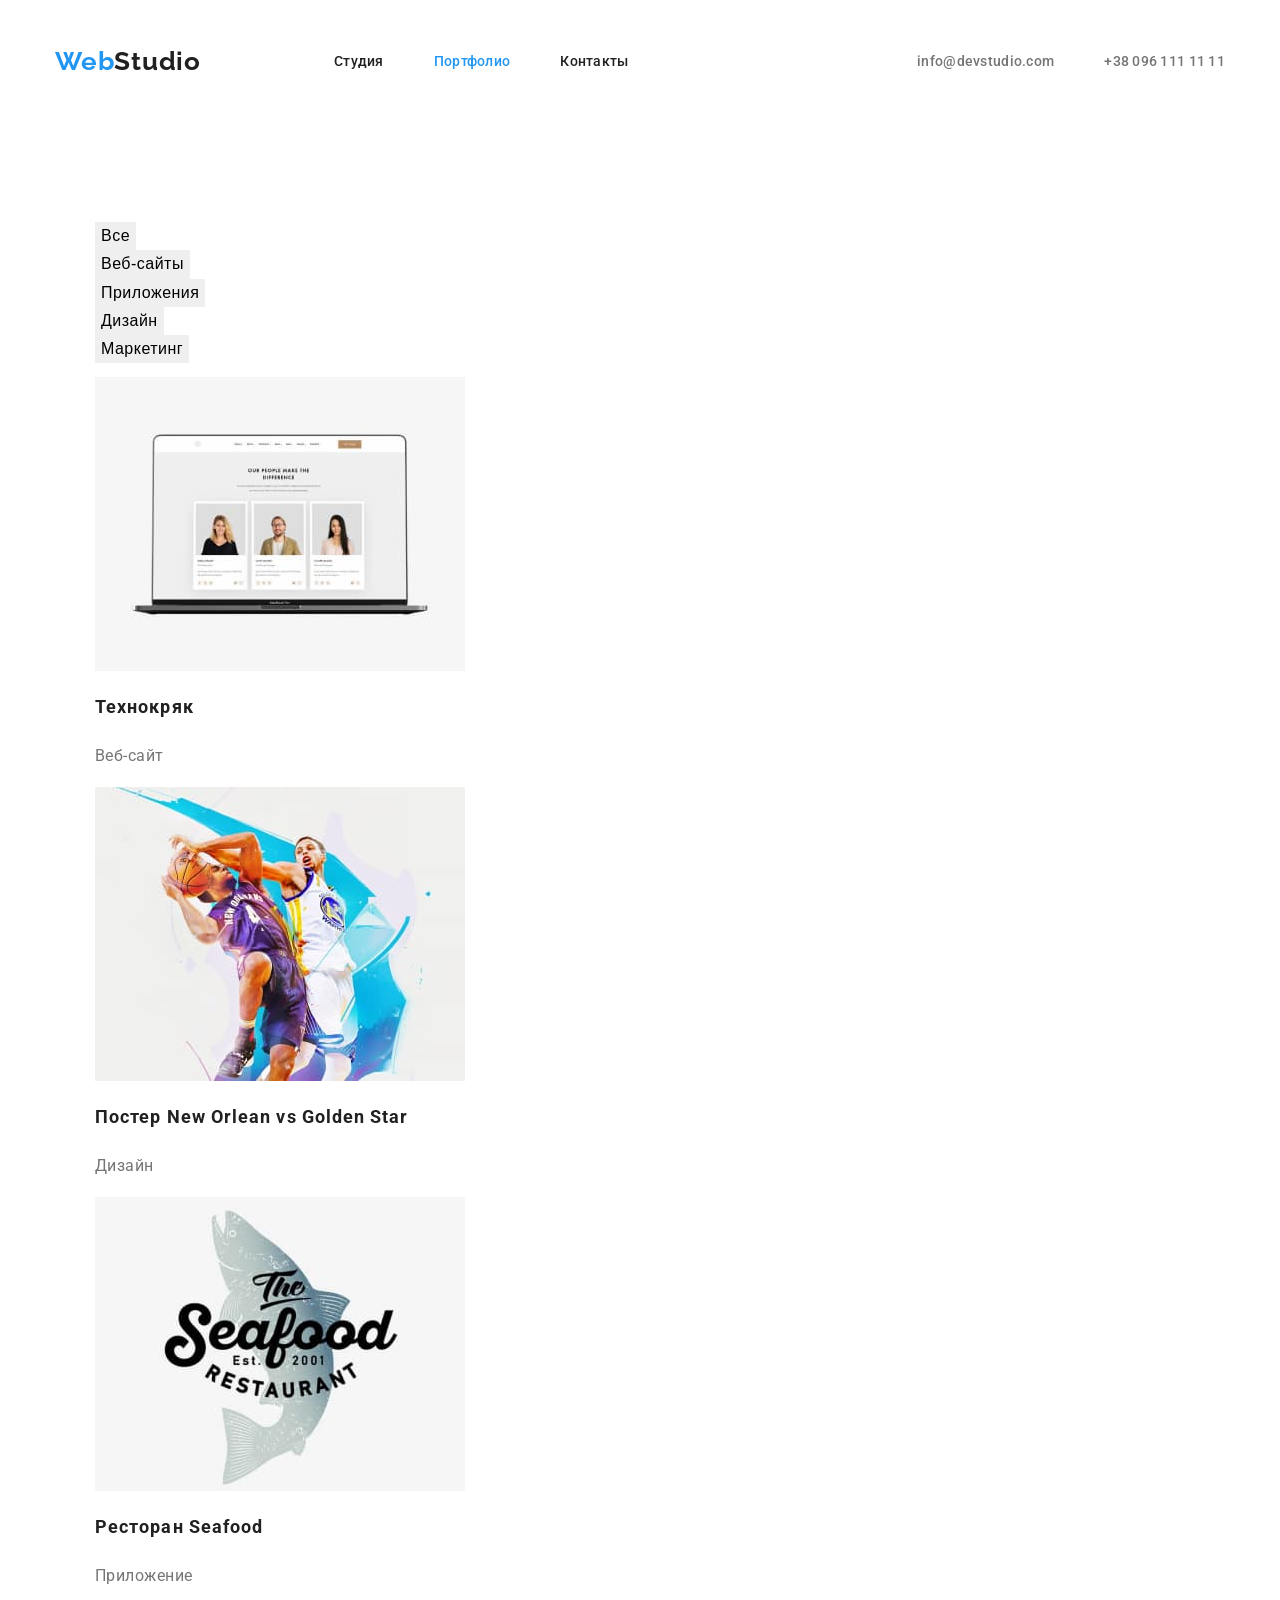
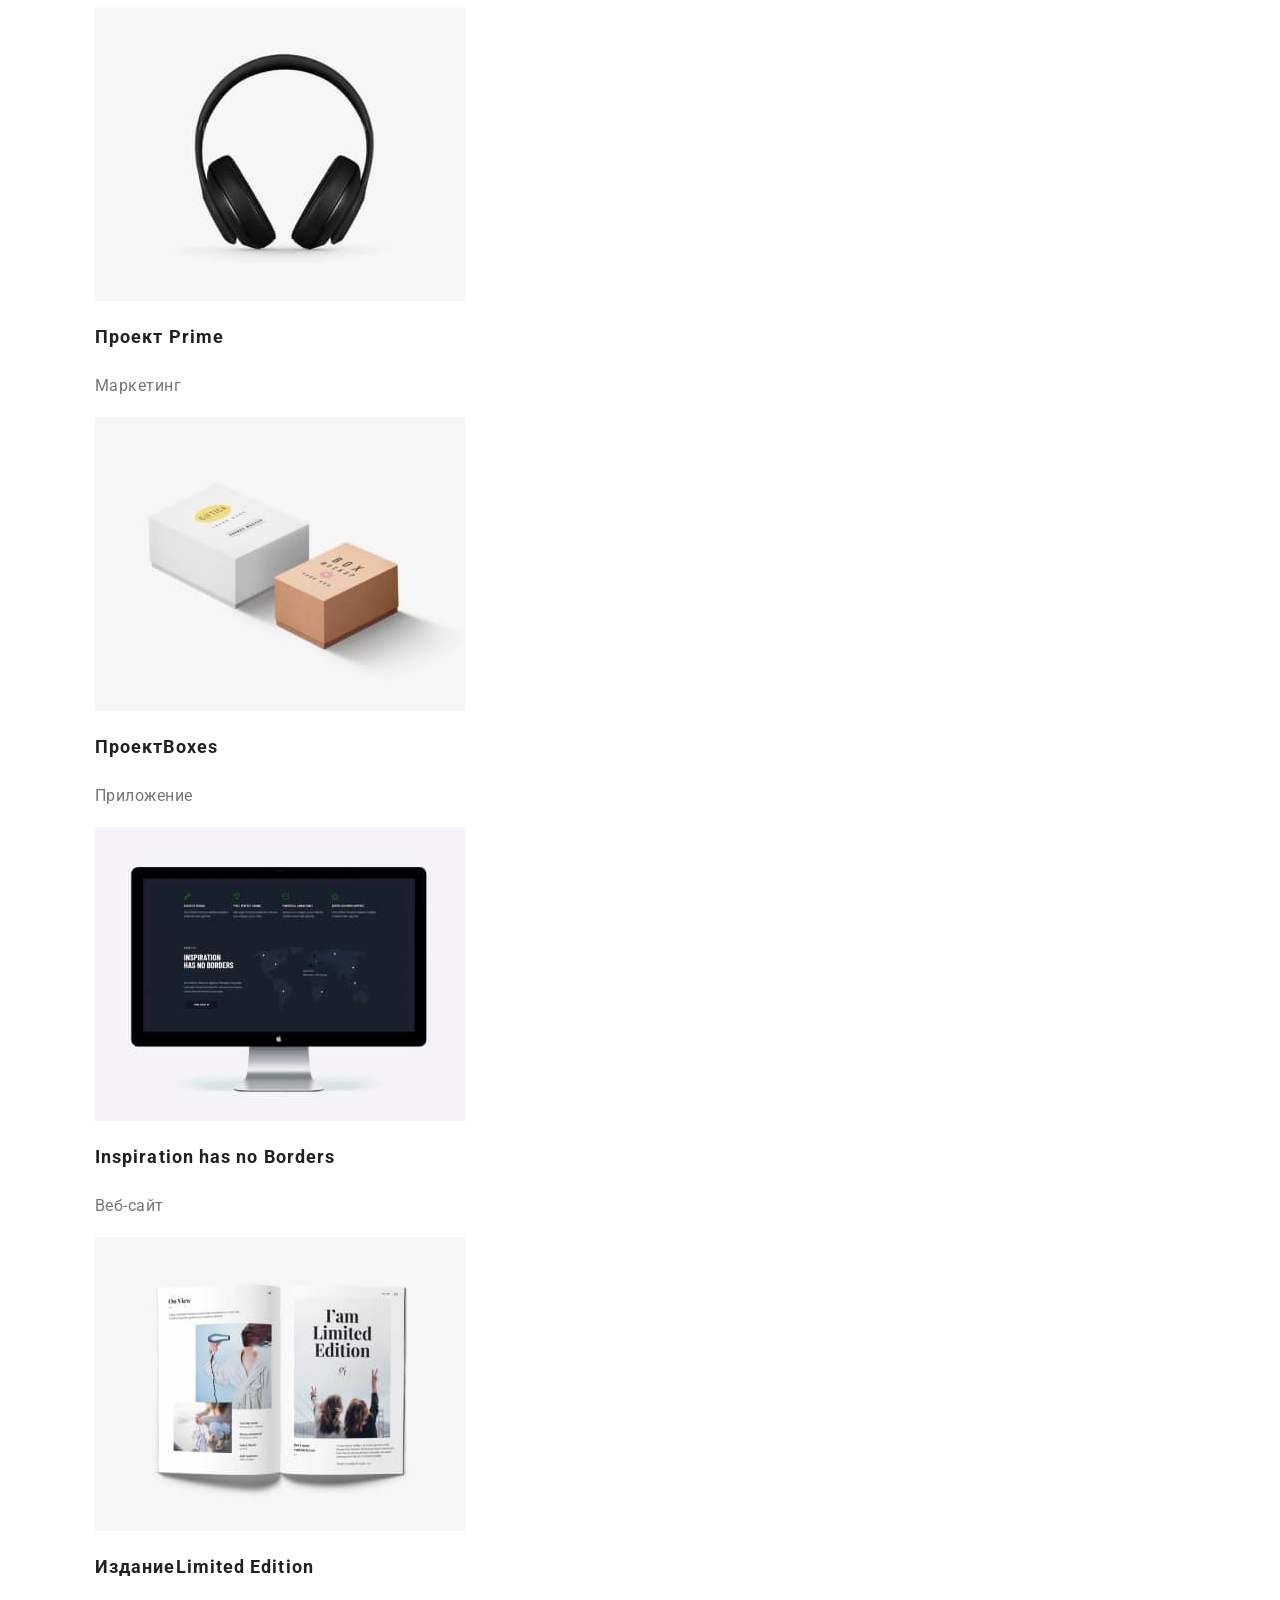
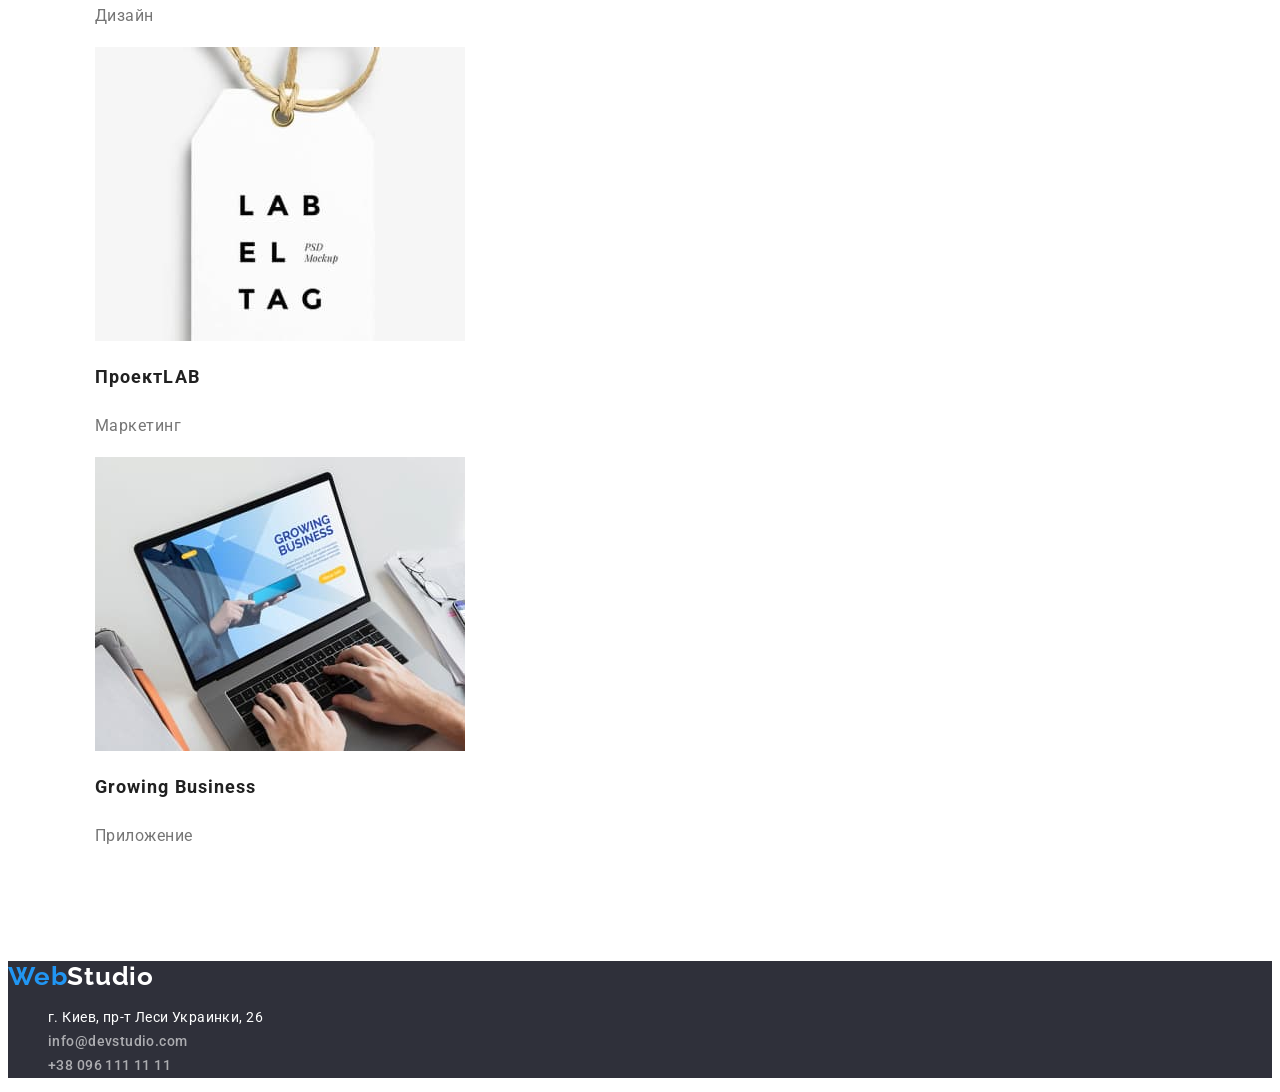
==== portfolio.html @ 8ab25ea8 "initial commit hw-3" ====
<!DOCTYPE html>
<html lang="ru">
    <head>
        <meta charset="UTF-8" />
        <meta http-equiv="X-UA-Compatible" content="IE=edge" />
        <meta name="viewport" content="width=device-width, initial-scale=1.0" />
        <title>WebStudio</title>
        <link rel="preconnect" href="https://fonts.googleapis.com" />
        <link rel="preconnect" href="https://fonts.gstatic.com" crossorigin />
        <link
            href="https://fonts.googleapis.com/css2?family=Raleway:wght@500;700&family=Roboto:wght@400;500;700;900&display=swap"
            rel="stylesheet"
        />
        <link rel="stylesheet" href="./css/style.css" />
        <style>
            body {
                font-size: 14px;
                font-weight: 400;
                font-style: normal;
                font-family: 'Roboto', sans-serif;
                color: var(--primary-color);
            }
        </style>
    </head>
    <body>
        <header class="header">
            <div class="container header-container">
                <nav class="page-nav">
                    <a href="index.html" class="logo link-reset" lang="en"
                        >Web<span class="logo-studio">Studio</span></a
                    >
                    <ul class="nav-links ul-reset">
                        <li class="nav-links-item">
                            <a
                                class="nav-links-link link-reset"
                                href="./index.html"
                                >Студия</a
                            >
                        </li>
                        <li class="nav-links-item">
                            <a
                                class="nav-links-link current link-reset"
                                href="./portfolio.html"
                                >Портфолио</a
                            >
                        </li>
                        <li class="nav-links-item">
                            <a class="nav-links-link link-reset" href="#"
                                >Контакты</a
                            >
                        </li>
                    </ul>
                </nav>
                <ul class="contacts ul-reset">
                    <li class="contacts-item">
                        <a
                            class="contacts-link link-reset"
                            href="mailto:info@devstudio.com"
                            >info@devstudio.com</a
                        >
                    </li>
                    <li class="contacts-item">
                        <a
                            class="contacts-link link-reset"
                            href="tel.:+380961111111"
                            >+38 096 111 11 11</a
                        >
                    </li>
                </ul>
            </div>
        </header>
        <main>
            <section class="section">
                <h1 hidden>Примеры работ</h1>
                <div class="container">
                    <nav>
                        <ul class="ul-reset">
                            <li>
                                <button type="button" class="filter-button">
                                    Все
                                </button>
                            </li>
                            <li>
                                <button type="button" class="filter-button">
                                    Веб-сайты
                                </button>
                            </li>
                            <li>
                                <button type="button" class="filter-button">
                                    Приложения
                                </button>
                            </li>
                            <li>
                                <button type="button" class="filter-button">
                                    Дизайн
                                </button>
                            </li>
                            <li>
                                <button type="button" class="filter-button">
                                    Маркетинг
                                </button>
                            </li>
                        </ul>
                    </nav>
                </div>
                <div class="container">
                    <ul class="ul-reset portfolio-list">
                        <li>
                            <img
                                src="./images/project-1.jpg"
                                alt="Экран ноутбука"
                                width="370"
                                height="294"
                            />
                            <div>
                                <h2>Технокряк</h2>
                                <p>Веб-сайт</p>
                            </div>
                        </li>
                        <li>
                            <img
                                src="./images/project-2.jpg"
                                alt="Постер Баскетбол"
                                width="370"
                                height="294"
                            />
                            <div>
                                <h2>
                                    Постер
                                    <span lang="en"
                                        >New Orlean vs Golden Star</span
                                    >
                                </h2>
                                <p>Дизайн</p>
                            </div>
                        </li>
                        <li>
                            <img
                                src="./images/project-3.jpg"
                                alt="Логотип ресторана в виде рыбы"
                                width="370"
                                height="294"
                            />
                            <div>
                                <h2>Ресторан <span lang="en">Seafood</span></h2>
                                <p>Приложение</p>
                            </div>
                        </li>
                        <li>
                            <img
                                src="./images/project-4.jpg"
                                alt="Чёрные наушники"
                                width="370"
                                height="294"
                            />
                            <div>
                                <h2>Проект <span>Prime</span></h2>
                                <p>Маркетинг</p>
                            </div>
                        </li>
                        <li>
                            <img
                                src="./images/project-5.jpg"
                                alt="Две коробки"
                                width="370"
                                height="294"
                            />
                            <div>
                                <h2>Проект<span>Boxes</span></h2>
                                <p>Приложение</p>
                            </div>
                        </li>
                        <li>
                            <img
                                src="./images/project-6.jpg"
                                alt="Монитор"
                                width="370"
                                height="294"
                            />
                            <div>
                                <h2 lang="en">Inspiration has no Borders</h2>
                                <p>Веб-сайт</p>
                            </div>
                        </li>
                        <li>
                            <img
                                src="./images/project-7.jpg"
                                alt="Открытый журнал"
                                width="370"
                                height="294"
                            />
                            <div>
                                <h2>
                                    Издание<span lang="en"
                                        >Limited Edition</span
                                    >
                                </h2>
                                <p>Дизайн</p>
                            </div>
                        </li>
                        <li>
                            <img
                                src="./images/project-8.jpg"
                                alt="Белая лейба"
                                width="370"
                                height="294"
                            />
                            <div>
                                <h2>Проект<span lang="en">LAB</span></h2>
                                <p>Маркетинг</p>
                            </div>
                        </li>
                        <li>
                            <img
                                src="./images/project-9.jpg"
                                alt="включенный ноутбук"
                                width="370"
                                height="294"
                            />
                            <div>
                                <h2 lang="en">Growing Business</h2>
                                <p>Приложение</p>
                            </div>
                        </li>
                    </ul>
                </div>
            </section>
        </main>
        <footer class="contacts-section-bottom">
            <a href="index.html" class="logo link-reset" lang="en"
                >Web<span class="logo-studio">Studio</span></a
            >
            <address>
                <ul class="ul-reset address-list">
                    <li>
                        <a
                            class="link-reset address-link"
                            href="https://goo.gl/maps/FijGcH8Aq5q6NyHH6"
                            target="_blank"
                            rel="noopener noreferrer"
                            >г. Киев, пр-т Леси Украинки, 26</a
                        >
                    </li>
                    <li>
                        <a
                            class="link-reset contacts-link"
                            href="mailto:info@devstudio.com"
                            >info@devstudio.com</a
                        >
                    </li>
                    <li>
                        <a
                            class="link-reset contacts-link"
                            href="tel.:+380961111111"
                            >+38 096 111 11 11</a
                        >
                    </li>
                </ul>
            </address>
        </footer>
    </body>
</html>
---- css/style.css ----
:root {
    --primary-color: #212121;
    --secondary-color: #757575;
    --hover-color: #2196f3;
    --background-color: #2f303a;
    --light-color: #fff;
    --alt-hover-color: #188ce8;
}
*,
*::before,
*::after {
    box-sizing: border-box;
}
body {
    font-size: 14px;
    font-weight: 400;
    font-style: normal;
    font-family: 'Roboto', sans-serif;
    color: var(--primary-color);
}
.section {
    padding: 94px 0;
}

.container {
    width: 1200px;
    margin: 0 auto;
    padding: 0 15px;
}
.page-nav,
.contacts,
.nav-links,
.header-container {
    display: flex;
    font-weight: 500;
    line-height: 1.14;
    letter-spacing: 0.02em;
}

.header-container {
    justify-content: space-between;
}
.logo {
    font-family: 'Raleway', sans-serif;
    font-weight: bold;
    font-size: 26px;
    line-height: 1.19;
    letter-spacing: 0.03em;
    color: var(--hover-color);
    margin-right: 93px;
}
.logo span {
    color: var(--primary-color);
}
.nav-links-item + .nav-links-item {
    margin-left: 50px;
}
.contacts-item:not(:last-child) {
    margin-right: 50px;
}
.nav-links-link,
.contacts-link {
    padding: 31px 0;
    display: block;
    color: var(--primary-color);
    font-weight: 500;
    line-height: 1.17;
}
.contacts-link {
    color: var(--secondary-color);
}
.page-nav {
    align-items: center;
}
.contacts-link:focus,
.nav-links-link:focus,
.contacts-link:hover,
.nav-links-link:hover {
    color: var(--hover-color);
}
.current {
    color: var(--hover-color);
}
.link-reset {
    text-decoration: none;
}
.hero-hl {
    color: var(--light-color);
}
.hero-hl {
    color: var(--light-color);
    font-weight: 900;
    font-size: 44px;
    line-height: 1.36;
    text-align: center;
    letter-spacing: 0.06em;
    text-transform: uppercase;
}
.hero-section {
    background-color: var(--background-color);
}
.ul-reset {
    list-style: none;
}
.order-button {
    color: var(--light-color);
}
.button {
    cursor: pointer;
    border: none;
    color: var(--light-color);
    background-color: var(--hover-color);
    font-weight: 700;
    font-size: 16px;
    line-height: 1.87;
}
.order-button:hover,
.order-button:focus {
    background-color: #188ce8;
}
.feature-hl {
    font-size: 14px;
    font-weight: 700;
    line-height: 1.14;
    letter-spacing: 0.03em;
    text-transform: uppercase;
}
.feature-text {
    line-height: 1.17;
    letter-spacing: 0.03em;
    color: var(--secondary-color);
}
.what-we-do-hl {
    font-weight: 700;
    font-size: 36px;
    line-height: 1.17;
    text-align: center;
    letter-spacing: 0.03em;
}
.team-hl {
    font-weight: 700;
    font-size: 36px;
    line-height: 1.17;
    text-align: center;
    letter-spacing: 0.03em;
}
.teammate-name {
    font-weight: 500;
    font-size: 16px;
    line-height: 1.19;
    text-align: center;
    letter-spacing: 0.03em;
}
.position {
    font-size: 16px;
    line-height: 1.19;
    text-align: center;
    letter-spacing: 0.03em;
    color: var(--secondary-color);
}
.contacts-section-bottom {
    background-color: var(--background-color);
}
.filter-button {
    border: none;
    font-weight: 500;
    font-size: 16px;
    line-height: 1.63;
    text-align: center;
    letter-spacing: 0.03em;
}
.filter-button:hover,
filter-button:focus {
    color: var(--light-color);
    background-color: var(--hover-color);
    border: none;
}
.portfolio-list h2 {
    font-weight: 700;
    font-size: 18px;
    line-height: 2;
    letter-spacing: 0.06em;
}
.portfolio-list p {
    font-size: 16px;
    line-height: 1.88;
    letter-spacing: 0.03em;
    color: var(--secondary-color);
}
.address-list {
    line-height: 1.71;
    letter-spacing: 0.03em;
    color: var(--light-color);
}
.address-list:hover,
.address-list:focus {
    color: var(--hover-color);
}
footer .logo-studio {
    color: var(--light-color);
}
footer .address-link {
    color: var(--light-color);
    font-style: normal;
    line-height: 1.71;
    letter-spacing: 0.03em;
    opacity: 1;
}
footer .address-link:hover,
footer .address-link:focus {
    opacity: 0.6;
}
footer .contacts-link {
    color: var(--light-color);
    font-style: normal;
    padding: 0;
    line-height: 1.71;
    opacity: 0.6;
}
footer .contacts-link:focus,
footer .contacts-link:hover {
    color: var(--light-color);
    opacity: 1;
}
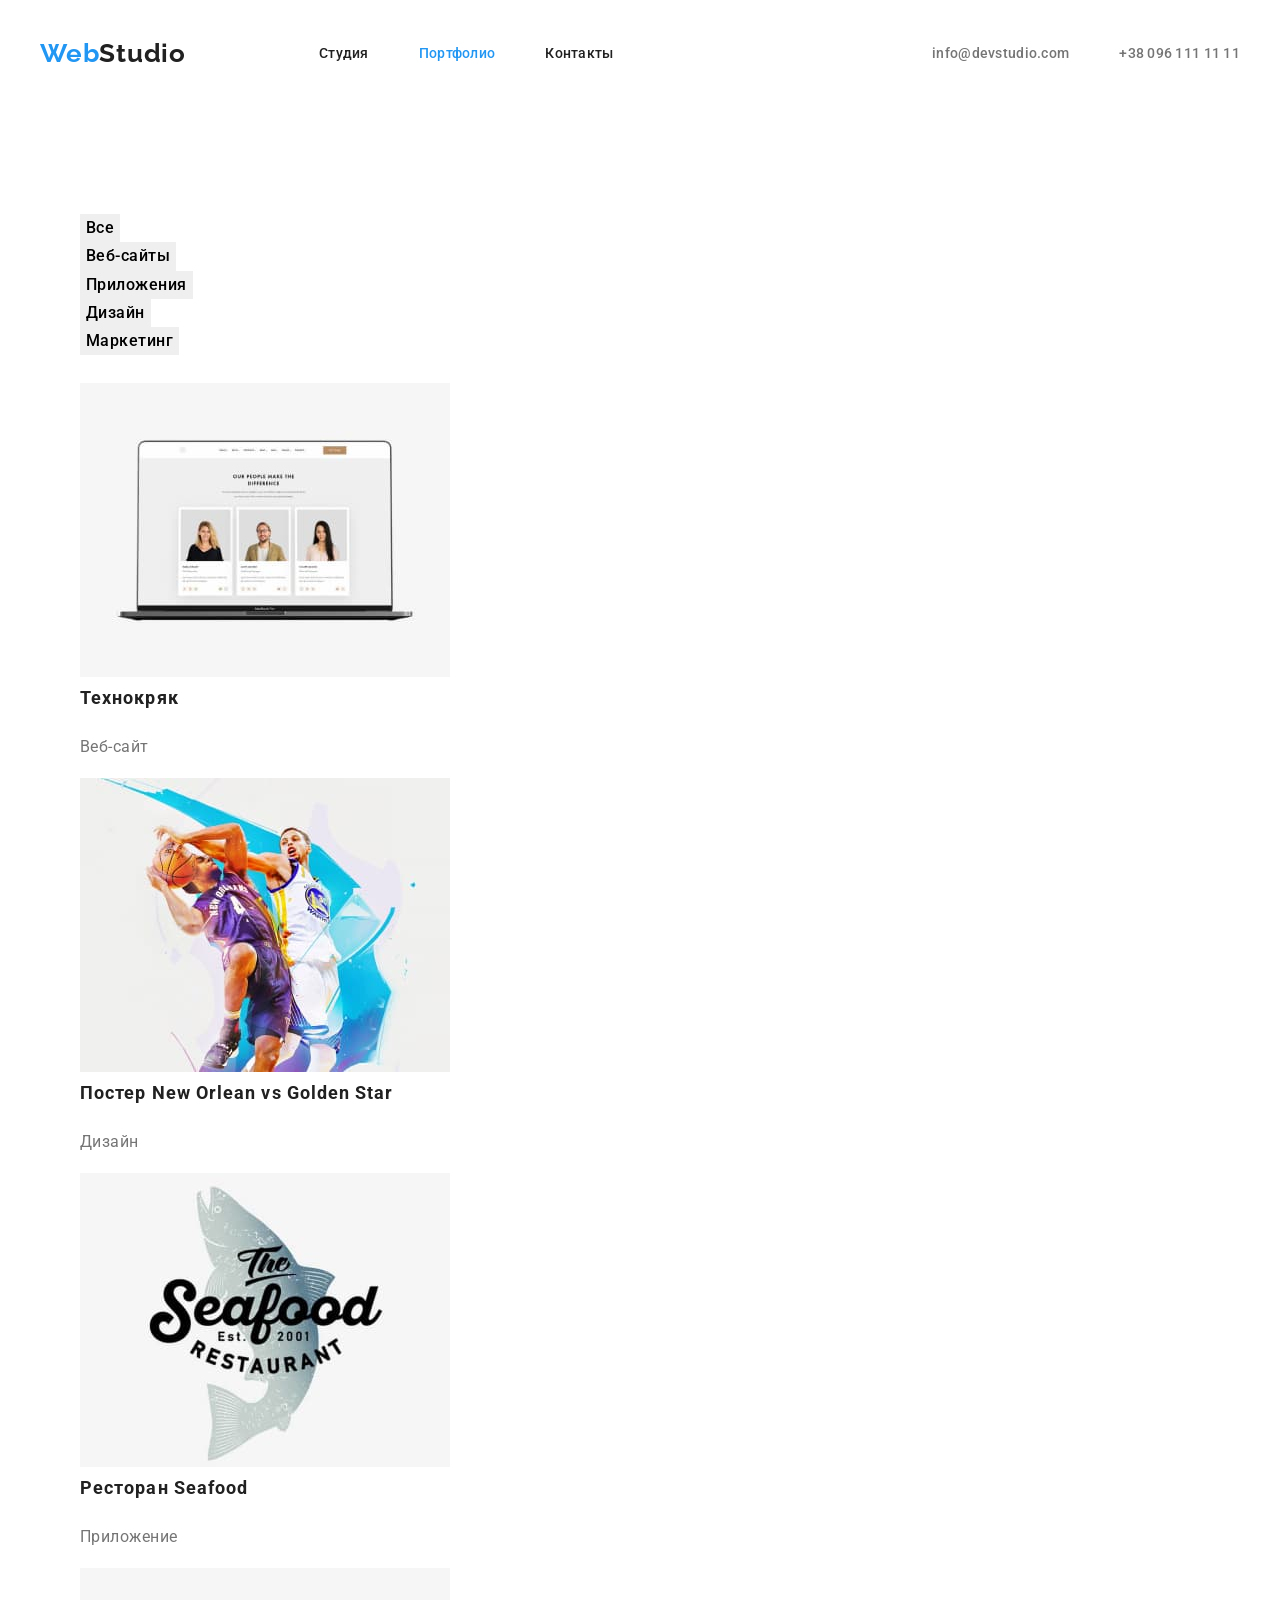
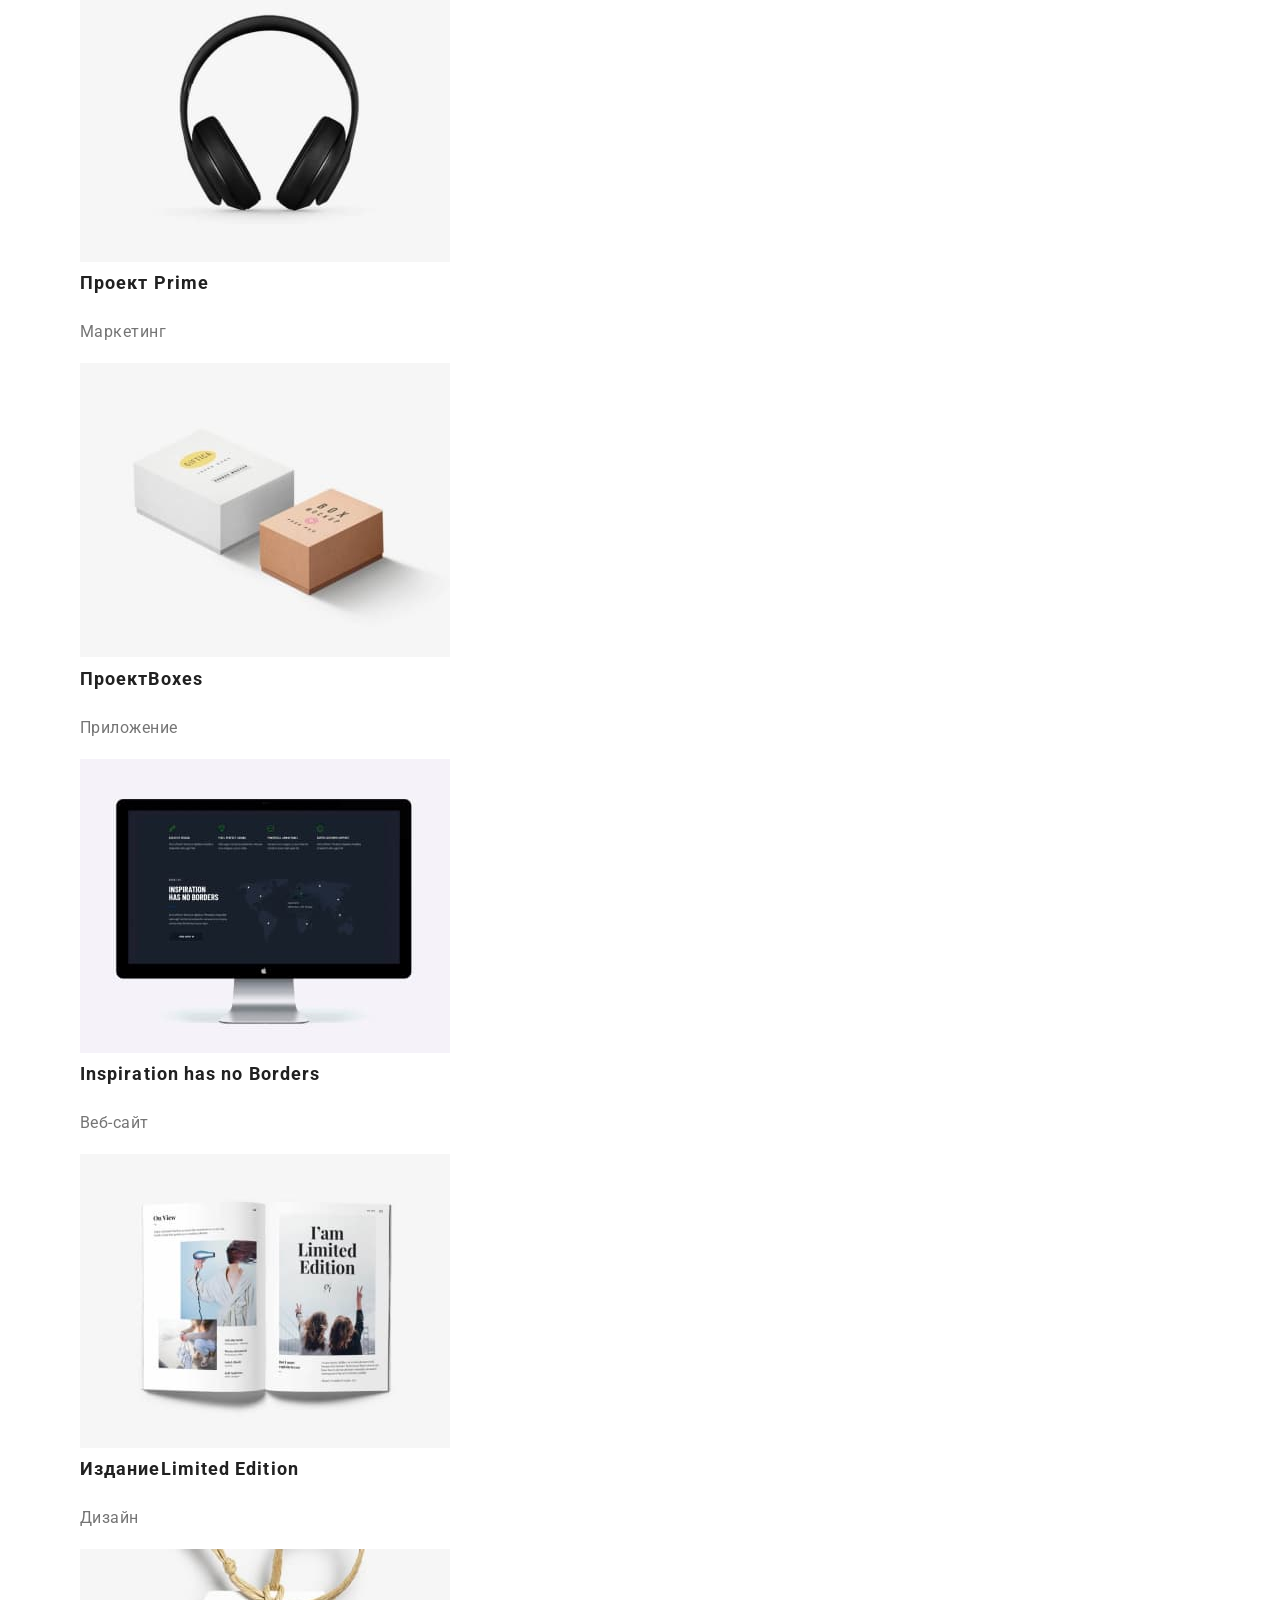
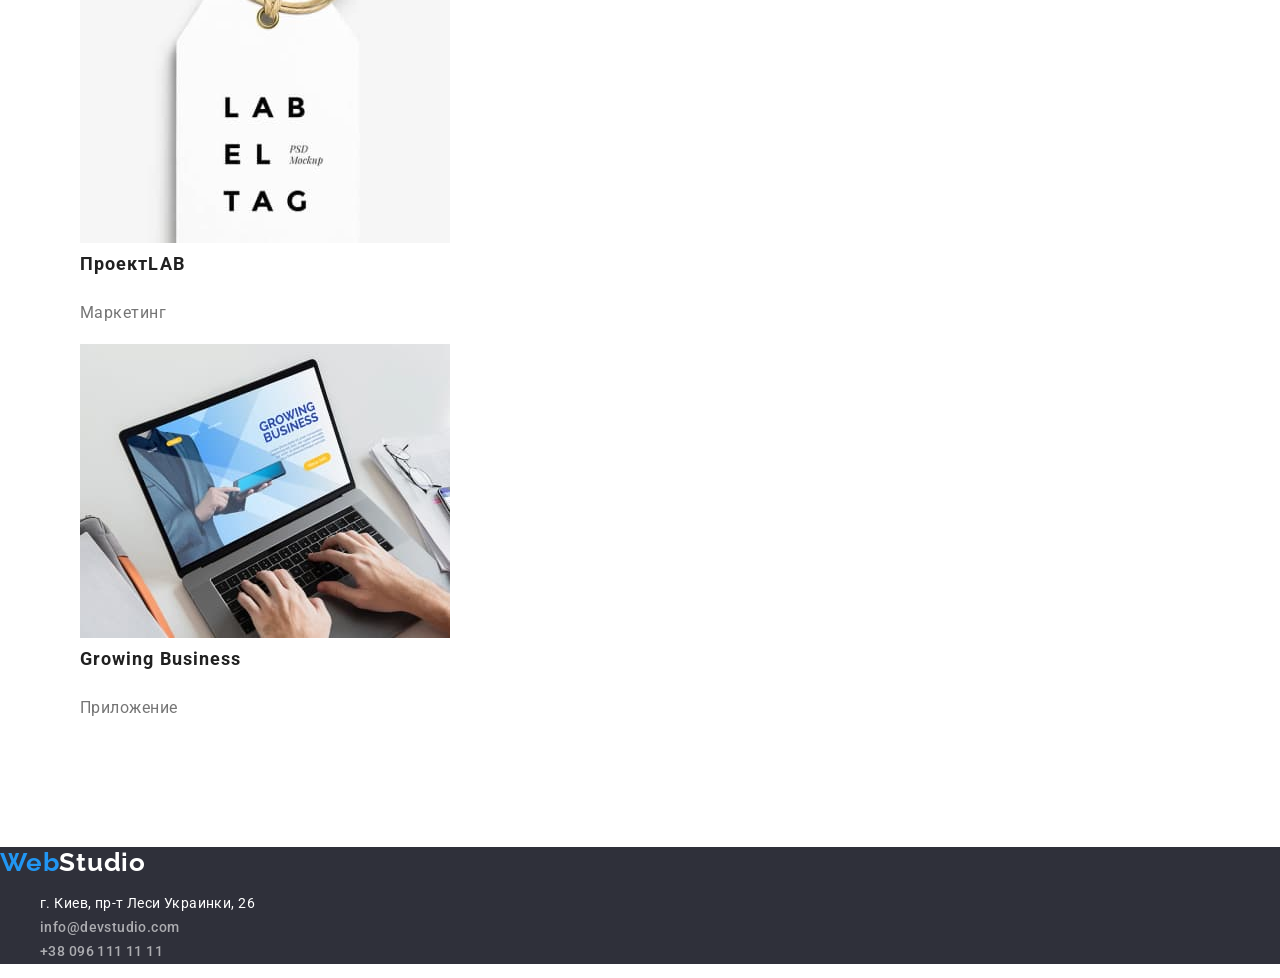
==== commit 363b7504: "HW-3 progress Styling HW-3 positioning of elements" ====
--- a/portfolio.html
+++ b/portfolio.html
@@ -10,6 +10,10 @@
         <link
             href="https://fonts.googleapis.com/css2?family=Raleway:wght@500;700&family=Roboto:wght@400;500;700;900&display=swap"
             rel="stylesheet"
+        />
+        <link
+            rel="stylesheet"
+            href="https://cdnjs.cloudflare.com/ajax/libs/modern-normalize/1.0.0/modern-normalize.min.css"
         />
         <link rel="stylesheet" href="./css/style.css" />
         <style>
--- a/css/style.css
+++ b/css/style.css
@@ -11,21 +11,42 @@
 *::after {
     box-sizing: border-box;
 }
+h1,
+h2,
+h3,
+h4,
+h5,
+h6 {
+    margin: 0;
+    padding: 0;
+    border: 0;
+    font-size: 100%;
+    font: inherit;
+    vertical-align: baseline;
+}
+ol,
+ul {
+    list-style: none;
+}
+
 body {
     font-size: 14px;
     font-weight: 400;
     font-style: normal;
     font-family: 'Roboto', sans-serif;
     color: var(--primary-color);
+    box-sizing: border-box;
+    margin: 0;
 }
 .section {
     padding: 94px 0;
 }
 
 .container {
-    width: 1200px;
+    width: 1230px;
     margin: 0 auto;
     padding: 0 15px;
+    display: flex;
 }
 .page-nav,
 .contacts,
@@ -86,18 +107,25 @@
 }
 .hero-hl {
     color: var(--light-color);
-}
-.hero-hl {
-    color: var(--light-color);
     font-weight: 900;
     font-size: 44px;
     line-height: 1.36;
     text-align: center;
     letter-spacing: 0.06em;
     text-transform: uppercase;
+    margin-left: auto;
+    margin-right: auto;
+    margin-bottom: 30px;
 }
 .hero-section {
     background-color: var(--background-color);
+    padding-top: 200px;
+    padding-bottom: 200px;
+}
+.hero-container {
+    width: 700px;
+    margin-left: auto;
+    margin-right: auto;
 }
 .ul-reset {
     list-style: none;
@@ -106,6 +134,7 @@
     color: var(--light-color);
 }
 .button {
+    display: inline-block;
     cursor: pointer;
     border: none;
     color: var(--light-color);
@@ -113,10 +142,21 @@
     font-weight: 700;
     font-size: 16px;
     line-height: 1.87;
+    margin-left: auto;
+    margin-right: auto;
+    margin-top: 10px;
+    margin-bottom: 10px;
+    padding: 10px 32px;
+    border-radius: 4px;
+    text-align: center;
 }
 .order-button:hover,
 .order-button:focus {
     background-color: #188ce8;
+}
+.order-button-container {
+    margin-left: auto;
+    margin-right: auto;
 }
 .feature-hl {
     font-size: 14px;
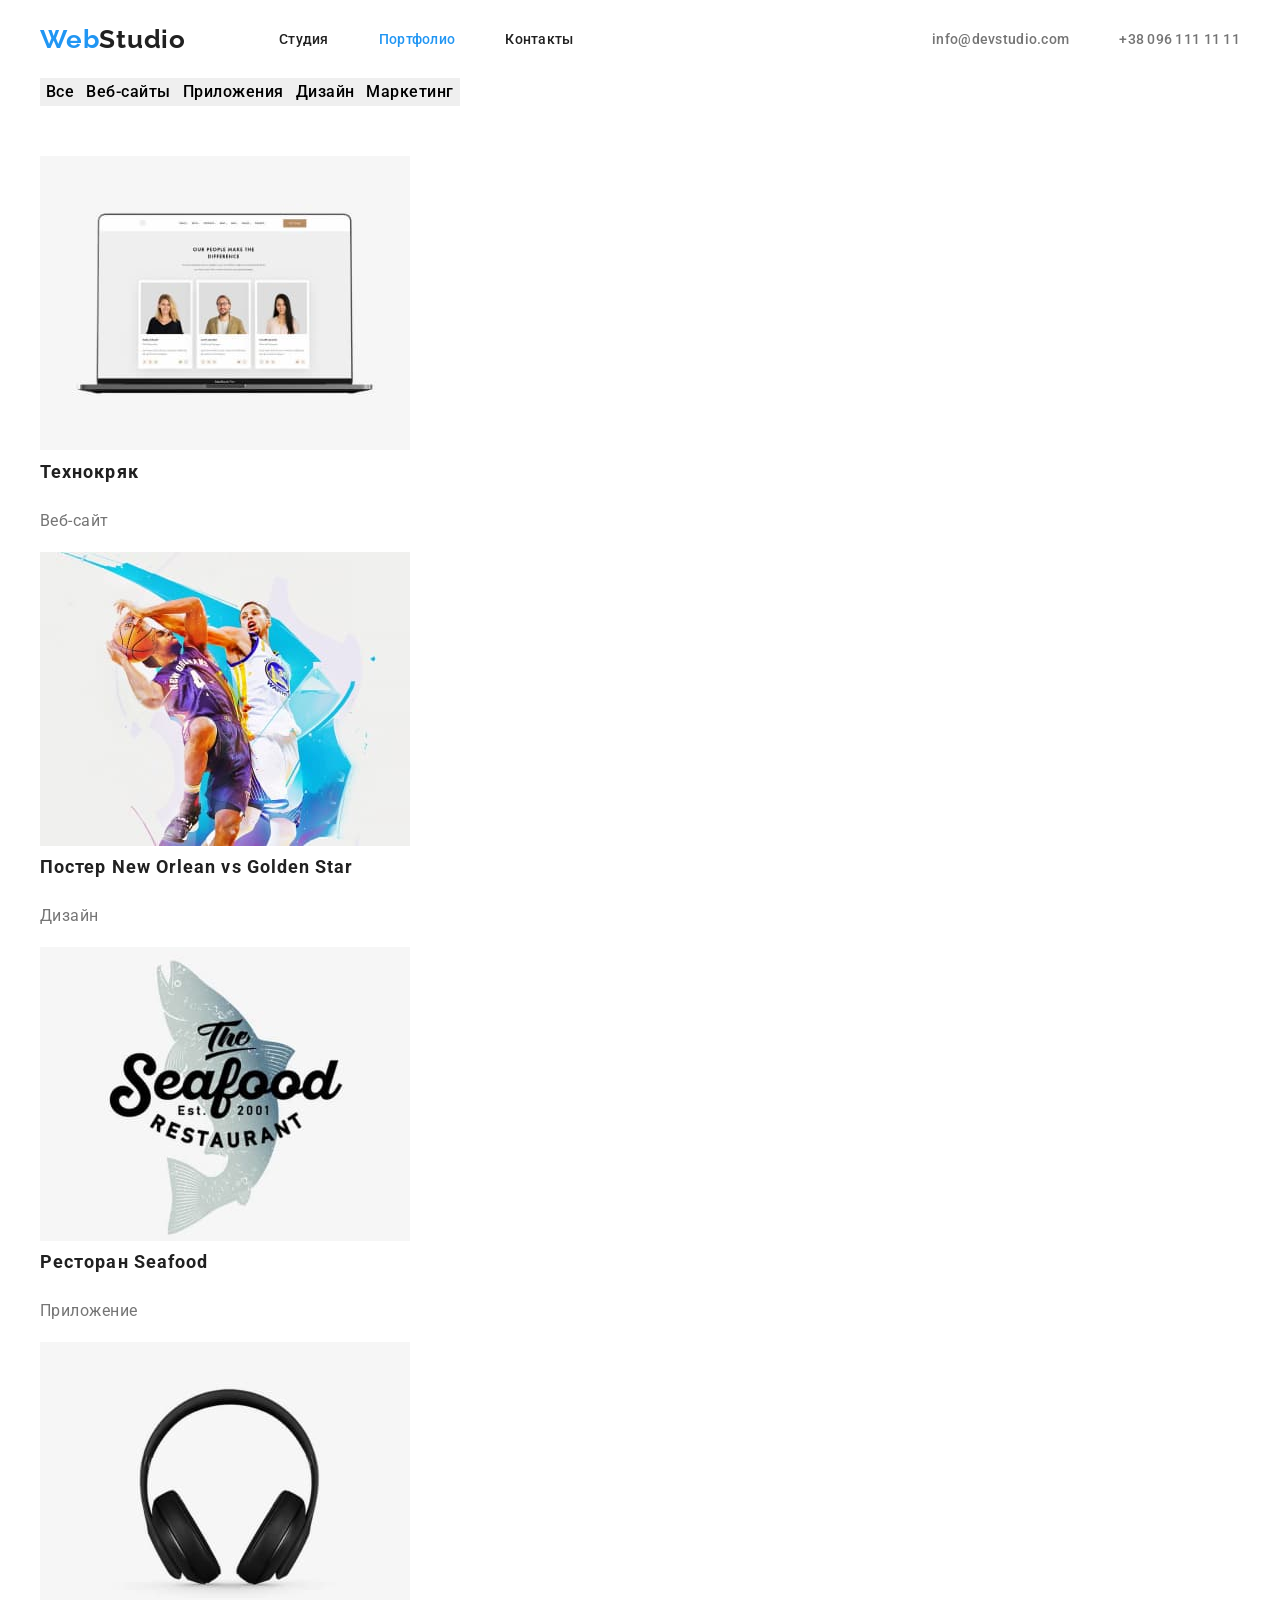
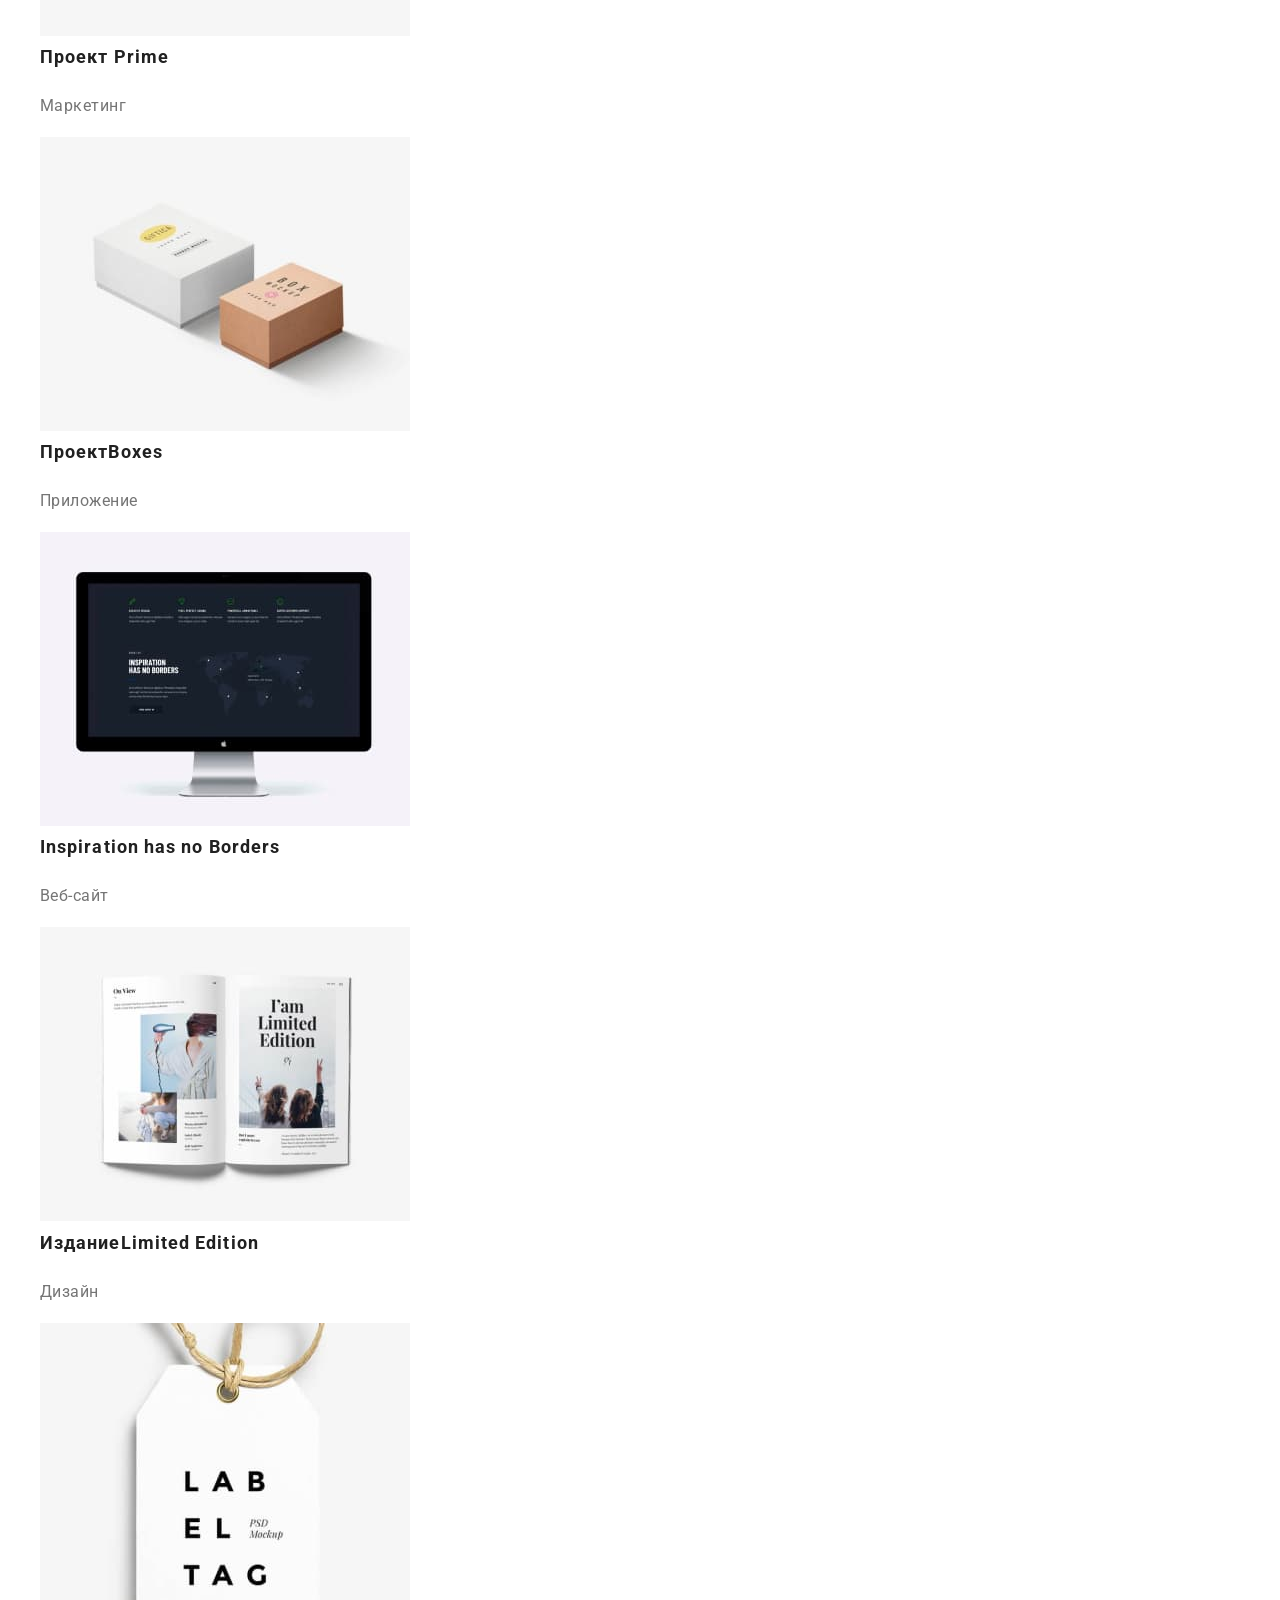
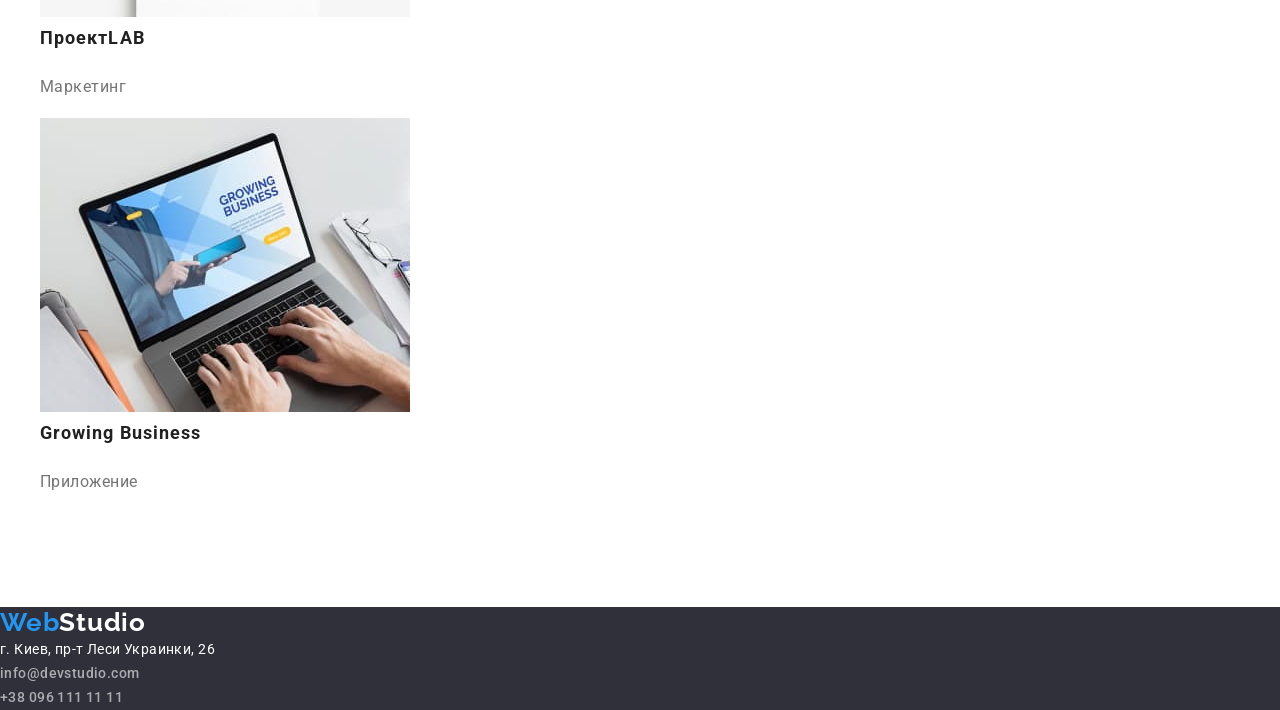
==== commit c5ad8fb7: "progress hw-3 HW-3 progress" ====
--- a/portfolio.html
+++ b/portfolio.html
@@ -78,7 +78,7 @@
                 <h1 hidden>Примеры работ</h1>
                 <div class="container">
                     <nav>
-                        <ul class="ul-reset">
+                        <ul class="ul-reset filters-list">
                             <li>
                                 <button type="button" class="filter-button">
                                     Все
--- a/css/style.css
+++ b/css/style.css
@@ -3,14 +3,11 @@
     --secondary-color: #757575;
     --hover-color: #2196f3;
     --background-color: #2f303a;
+    --background-alt-color: #f5f4fa;
     --light-color: #fff;
     --alt-hover-color: #188ce8;
 }
-*,
-*::before,
-*::after {
-    box-sizing: border-box;
-}
+
 h1,
 h2,
 h3,
@@ -27,6 +24,9 @@
 ol,
 ul {
     list-style: none;
+    margin: 0;
+    padding: 0;
+    border: 0;
 }
 
 body {
@@ -39,7 +39,7 @@
     margin: 0;
 }
 .section {
-    padding: 94px 0;
+    margin-bottom: 94px;
 }
 
 .container {
@@ -134,7 +134,7 @@
     color: var(--light-color);
 }
 .button {
-    display: inline-block;
+    display: flex;
     cursor: pointer;
     border: none;
     color: var(--light-color);
@@ -144,12 +144,11 @@
     line-height: 1.87;
     margin-left: auto;
     margin-right: auto;
-    margin-top: 10px;
-    margin-bottom: 10px;
     padding: 10px 32px;
     border-radius: 4px;
     text-align: center;
 }
+
 .order-button:hover,
 .order-button:focus {
     background-color: #188ce8;
@@ -157,6 +156,21 @@
 .order-button-container {
     margin-left: auto;
     margin-right: auto;
+    padding: 0;
+}
+.feature-list-item {
+    margin-top: 0;
+    margin-bottom: 94px;
+}
+.feature-list {
+    display: flex;
+    margin-right: 30px;
+}
+.feature-list-item {
+    margin-right: 30px;
+}
+.feature-list-item:last-child {
+    margin-right: 0;
 }
 .feature-hl {
     font-size: 14px;
@@ -164,18 +178,29 @@
     line-height: 1.14;
     letter-spacing: 0.03em;
     text-transform: uppercase;
+    margin-bottom: 10px;
 }
 .feature-text {
     line-height: 1.17;
     letter-spacing: 0.03em;
     color: var(--secondary-color);
 }
+.what-we-do-section {
+    background-color: var(--background-alt-color);
+}
 .what-we-do-hl {
     font-weight: 700;
     font-size: 36px;
     line-height: 1.17;
     text-align: center;
     letter-spacing: 0.03em;
+    margin-bottom: 50px;
+}
+.what-we-do-list {
+    display: flex;
+}
+.what-we-do-list-item {
+    margin-right: 30px;
 }
 .team-hl {
     font-weight: 700;
@@ -183,6 +208,14 @@
     line-height: 1.17;
     text-align: center;
     letter-spacing: 0.03em;
+}
+.team-list {
+    display: flex;
+}
+.team-list-item {
+    margin-left: 30px;
+    border: 1px;
+    border-color: var(--primary-color);
 }
 .teammate-name {
     font-weight: 500;
@@ -235,6 +268,12 @@
 .address-list:hover,
 .address-list:focus {
     color: var(--hover-color);
+}
+.filters-list {
+    display: flex;
+    margin-top: 0;
+    margin-bottom: 50px;
+    align-items: center;
 }
 footer .logo-studio {
     color: var(--light-color);
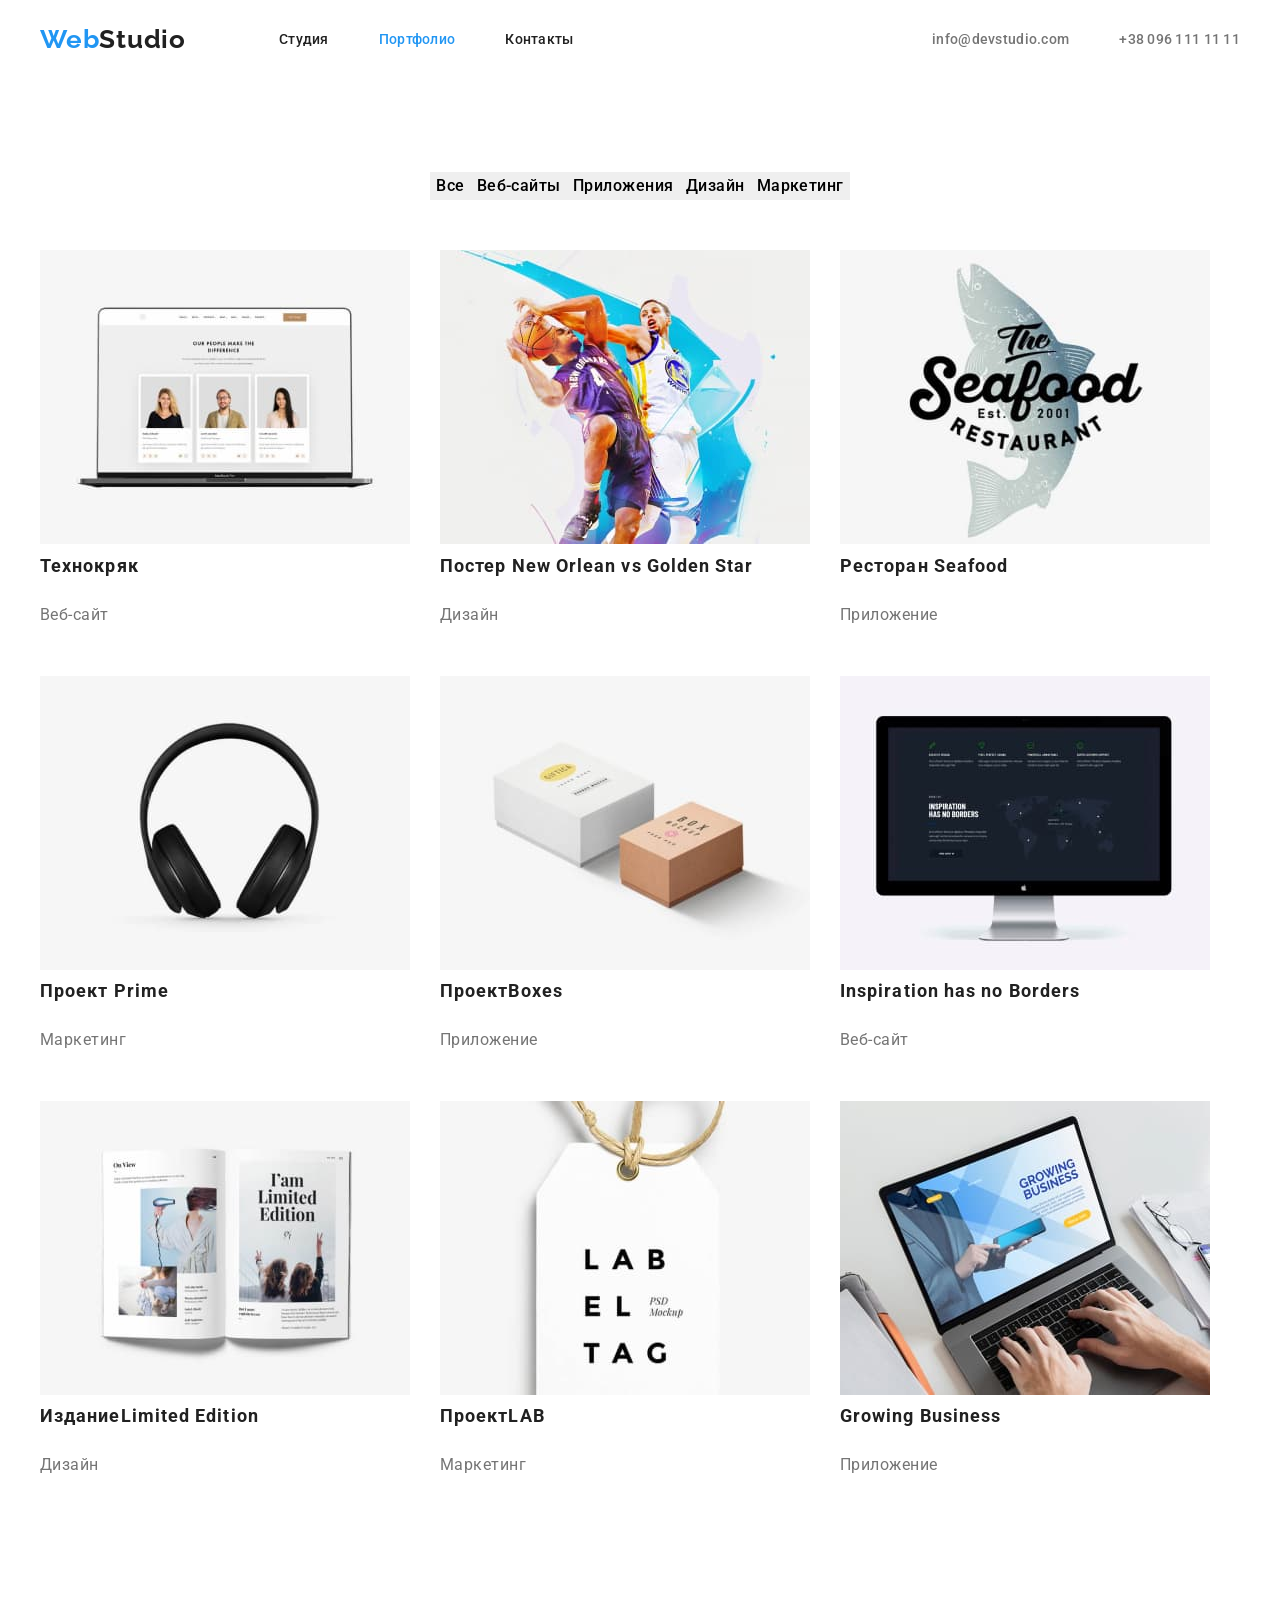
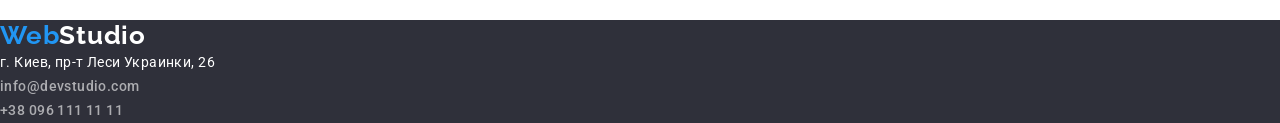
==== commit 65f4566b: "hw-3 almost done hw-3 almost done" ====
--- a/portfolio.html
+++ b/portfolio.html
@@ -74,11 +74,11 @@
             </div>
         </header>
         <main>
-            <section class="section">
+            <section class="section portfolio-section">
                 <h1 hidden>Примеры работ</h1>
                 <div class="container">
-                    <nav>
-                        <ul class="ul-reset filters-list">
+                    <nav class="portfolio-filters-nav">
+                        <ul class="ul-reset filter-buttons-list">
                             <li>
                                 <button type="button" class="filter-button">
                                     Все
@@ -107,9 +107,9 @@
                         </ul>
                     </nav>
                 </div>
-                <div class="container">
+                <div class="container portfolio-container">
                     <ul class="ul-reset portfolio-list">
-                        <li>
+                        <li class="portfolio-list-item">
                             <img
                                 src="./images/project-1.jpg"
                                 alt="Экран ноутбука"
@@ -121,7 +121,7 @@
                                 <p>Веб-сайт</p>
                             </div>
                         </li>
-                        <li>
+                        <li class="portfolio-list-item">
                             <img
                                 src="./images/project-2.jpg"
                                 alt="Постер Баскетбол"
@@ -138,7 +138,7 @@
                                 <p>Дизайн</p>
                             </div>
                         </li>
-                        <li>
+                        <li class="portfolio-list-item">
                             <img
                                 src="./images/project-3.jpg"
                                 alt="Логотип ресторана в виде рыбы"
@@ -150,7 +150,7 @@
                                 <p>Приложение</p>
                             </div>
                         </li>
-                        <li>
+                        <li class="portfolio-list-item">
                             <img
                                 src="./images/project-4.jpg"
                                 alt="Чёрные наушники"
@@ -162,7 +162,7 @@
                                 <p>Маркетинг</p>
                             </div>
                         </li>
-                        <li>
+                        <li class="portfolio-list-item">
                             <img
                                 src="./images/project-5.jpg"
                                 alt="Две коробки"
@@ -174,7 +174,7 @@
                                 <p>Приложение</p>
                             </div>
                         </li>
-                        <li>
+                        <li class="portfolio-list-item">
                             <img
                                 src="./images/project-6.jpg"
                                 alt="Монитор"
@@ -186,7 +186,7 @@
                                 <p>Веб-сайт</p>
                             </div>
                         </li>
-                        <li>
+                        <li class="portfolio-list-item">
                             <img
                                 src="./images/project-7.jpg"
                                 alt="Открытый журнал"
@@ -202,7 +202,7 @@
                                 <p>Дизайн</p>
                             </div>
                         </li>
-                        <li>
+                        <li class="portfolio-list-item">
                             <img
                                 src="./images/project-8.jpg"
                                 alt="Белая лейба"
--- a/css/style.css
+++ b/css/style.css
@@ -234,6 +234,14 @@
 .contacts-section-bottom {
     background-color: var(--background-color);
 }
+.portfolio-section {
+    margin-top: 94px;
+}
+.portfolio-filters-nav {
+    display: flex;
+    margin-left: auto;
+    margin-right: auto;
+}
 .filter-button {
     border: none;
     font-weight: 500;
@@ -248,6 +256,10 @@
     background-color: var(--hover-color);
     border: none;
 }
+.portfolio-list-item {
+    margin-right: 30px;
+    margin-bottom: 30px;
+}
 .portfolio-list h2 {
     font-weight: 700;
     font-size: 18px;
@@ -260,6 +272,10 @@
     letter-spacing: 0.03em;
     color: var(--secondary-color);
 }
+.portfolio-list {
+    display: flex;
+    flex-wrap: wrap;
+}
 .address-list {
     line-height: 1.71;
     letter-spacing: 0.03em;
@@ -269,12 +285,12 @@
 .address-list:focus {
     color: var(--hover-color);
 }
-.filters-list {
+.filter-buttons-list {
     display: flex;
     margin-top: 0;
     margin-bottom: 50px;
-    align-items: center;
-}
+}
+
 footer .logo-studio {
     color: var(--light-color);
 }
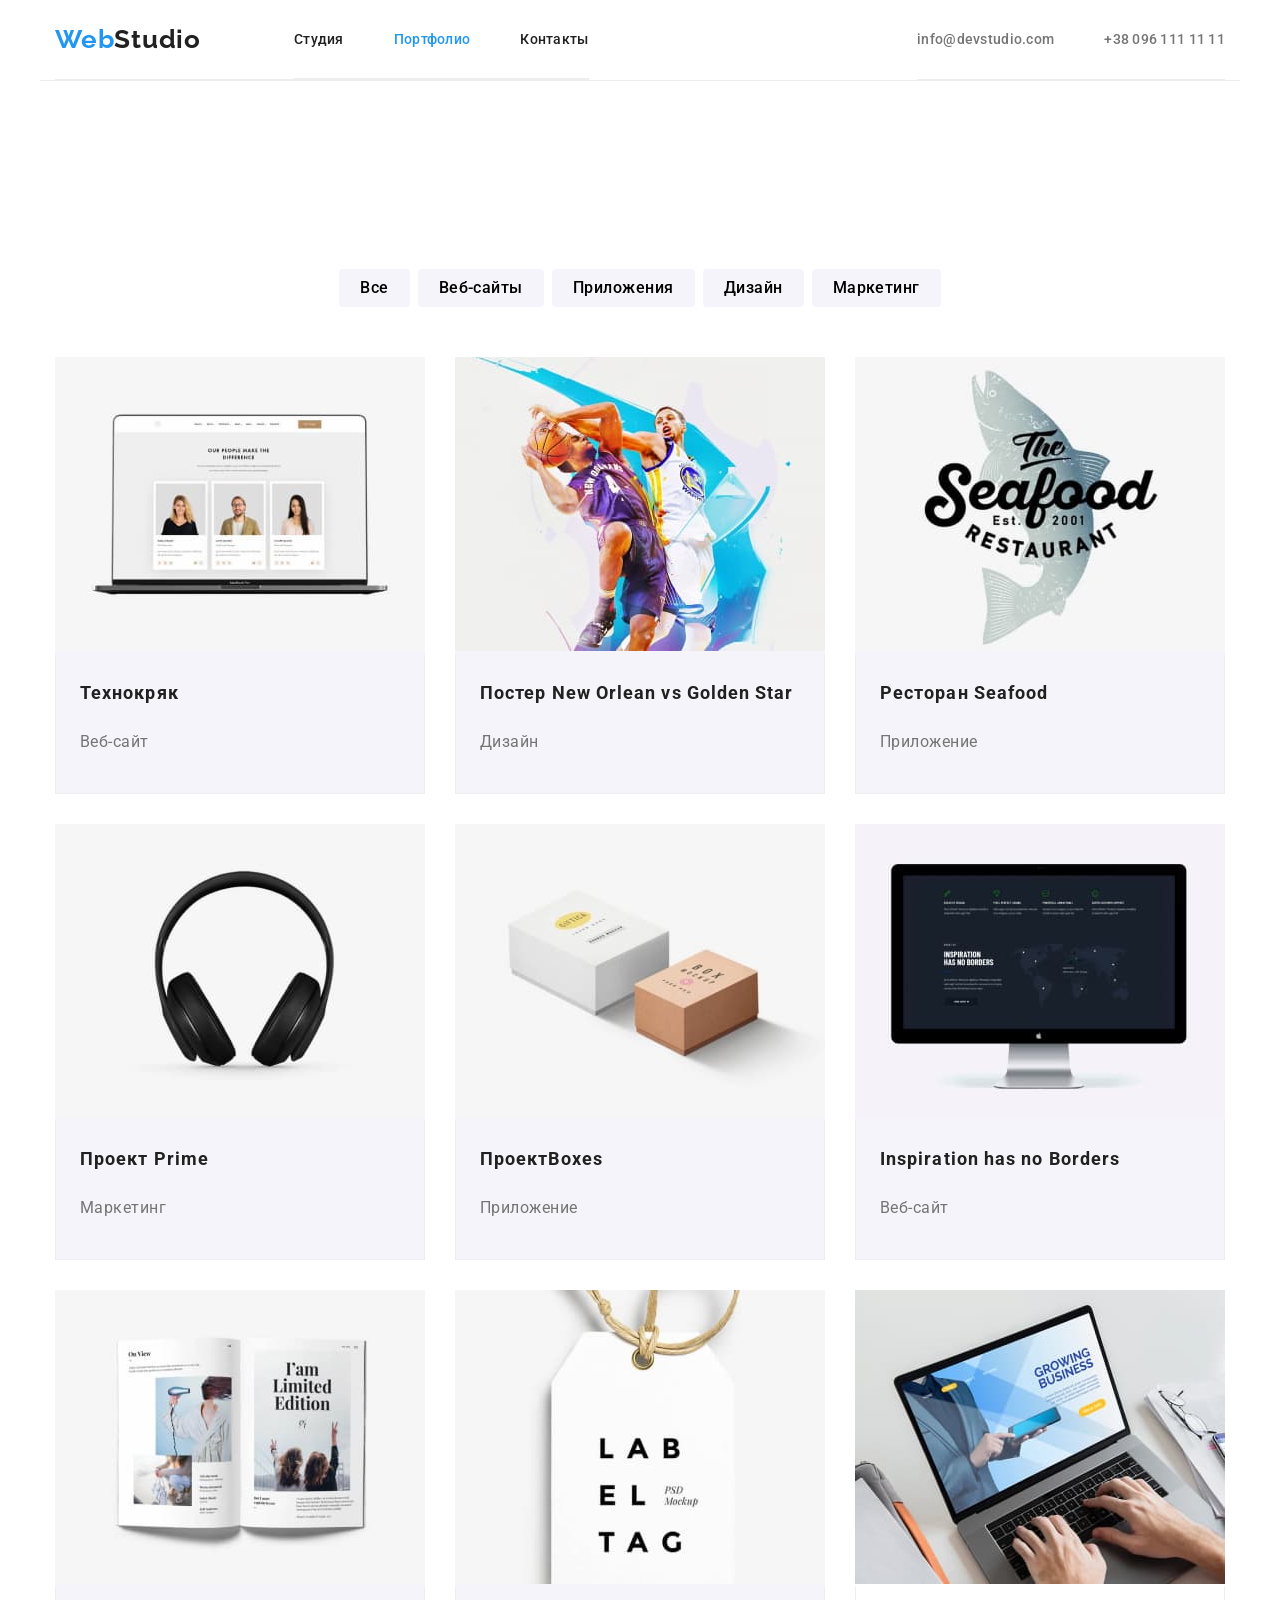
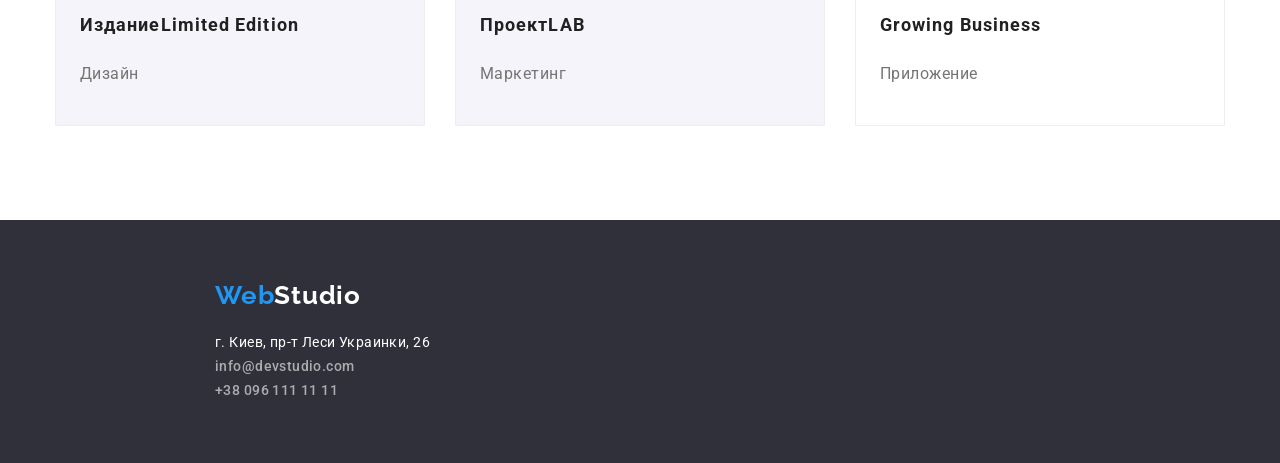
==== commit f84c24ef: "HW-3 Totly fixed Fixed all bugs" ====
--- a/portfolio.html
+++ b/portfolio.html
@@ -33,7 +33,7 @@
                     <a href="index.html" class="logo link-reset" lang="en"
                         >Web<span class="logo-studio">Studio</span></a
                     >
-                    <ul class="nav-links ul-reset">
+                    <ul class="nav-links">
                         <li class="nav-links-item">
                             <a
                                 class="nav-links-link link-reset"
@@ -55,7 +55,7 @@
                         </li>
                     </ul>
                 </nav>
-                <ul class="contacts ul-reset">
+                <ul class="contacts">
                     <li class="contacts-item">
                         <a
                             class="contacts-link link-reset"
@@ -78,28 +78,28 @@
                 <h1 hidden>Примеры работ</h1>
                 <div class="container">
                     <nav class="portfolio-filters-nav">
-                        <ul class="ul-reset filter-buttons-list">
-                            <li>
+                        <ul class="filter-buttons-list">
+                            <li class="filter-buttons-list-item">
                                 <button type="button" class="filter-button">
                                     Все
                                 </button>
                             </li>
-                            <li>
+                            <li class="filter-buttons-list-item">
                                 <button type="button" class="filter-button">
                                     Веб-сайты
                                 </button>
                             </li>
-                            <li>
+                            <li class="filter-buttons-list-item">
                                 <button type="button" class="filter-button">
                                     Приложения
                                 </button>
                             </li>
-                            <li>
+                            <li class="filter-buttons-list-item">
                                 <button type="button" class="filter-button">
                                     Дизайн
                                 </button>
                             </li>
-                            <li>
+                            <li class="filter-buttons-list-item">
                                 <button type="button" class="filter-button">
                                     Маркетинг
                                 </button>
@@ -108,7 +108,7 @@
                     </nav>
                 </div>
                 <div class="container portfolio-container">
-                    <ul class="ul-reset portfolio-list">
+                    <ul class="portfolio-list">
                         <li class="portfolio-list-item">
                             <img
                                 src="./images/project-1.jpg"
@@ -116,7 +116,7 @@
                                 width="370"
                                 height="294"
                             />
-                            <div>
+                            <div class="portfolio-card-text">
                                 <h2>Технокряк</h2>
                                 <p>Веб-сайт</p>
                             </div>
@@ -128,7 +128,7 @@
                                 width="370"
                                 height="294"
                             />
-                            <div>
+                            <div class="portfolio-card-text">
                                 <h2>
                                     Постер
                                     <span lang="en"
@@ -145,7 +145,7 @@
                                 width="370"
                                 height="294"
                             />
-                            <div>
+                            <div class="portfolio-card-text">
                                 <h2>Ресторан <span lang="en">Seafood</span></h2>
                                 <p>Приложение</p>
                             </div>
@@ -157,7 +157,7 @@
                                 width="370"
                                 height="294"
                             />
-                            <div>
+                            <div class="portfolio-card-text">
                                 <h2>Проект <span>Prime</span></h2>
                                 <p>Маркетинг</p>
                             </div>
@@ -169,7 +169,7 @@
                                 width="370"
                                 height="294"
                             />
-                            <div>
+                            <div class="portfolio-card-text">
                                 <h2>Проект<span>Boxes</span></h2>
                                 <p>Приложение</p>
                             </div>
@@ -181,7 +181,7 @@
                                 width="370"
                                 height="294"
                             />
-                            <div>
+                            <div class="portfolio-card-text">
                                 <h2 lang="en">Inspiration has no Borders</h2>
                                 <p>Веб-сайт</p>
                             </div>
@@ -193,7 +193,7 @@
                                 width="370"
                                 height="294"
                             />
-                            <div>
+                            <div class="portfolio-card-text">
                                 <h2>
                                     Издание<span lang="en"
                                         >Limited Edition</span
@@ -209,7 +209,7 @@
                                 width="370"
                                 height="294"
                             />
-                            <div>
+                            <div class="portfolio-card-text">
                                 <h2>Проект<span lang="en">LAB</span></h2>
                                 <p>Маркетинг</p>
                             </div>
@@ -221,7 +221,7 @@
                                 width="370"
                                 height="294"
                             />
-                            <div>
+                            <div class="portfolio-card-text">
                                 <h2 lang="en">Growing Business</h2>
                                 <p>Приложение</p>
                             </div>
@@ -231,36 +231,38 @@
             </section>
         </main>
         <footer class="contacts-section-bottom">
-            <a href="index.html" class="logo link-reset" lang="en"
-                >Web<span class="logo-studio">Studio</span></a
-            >
-            <address>
-                <ul class="ul-reset address-list">
-                    <li>
-                        <a
-                            class="link-reset address-link"
-                            href="https://goo.gl/maps/FijGcH8Aq5q6NyHH6"
-                            target="_blank"
-                            rel="noopener noreferrer"
-                            >г. Киев, пр-т Леси Украинки, 26</a
-                        >
-                    </li>
-                    <li>
-                        <a
-                            class="link-reset contacts-link"
-                            href="mailto:info@devstudio.com"
-                            >info@devstudio.com</a
-                        >
-                    </li>
-                    <li>
-                        <a
-                            class="link-reset contacts-link"
-                            href="tel.:+380961111111"
-                            >+38 096 111 11 11</a
-                        >
-                    </li>
-                </ul>
-            </address>
+            <div class="container">
+                <a href="index.html" class="logo link-reset" lang="en"
+                    >Web<span class="logo-studio">Studio</span></a
+                >
+                <address>
+                    <ul class="address-list">
+                        <li>
+                            <a
+                                class="link-reset address-link"
+                                href="https://goo.gl/maps/FijGcH8Aq5q6NyHH6"
+                                target="_blank"
+                                rel="noopener noreferrer"
+                                >г. Киев, пр-т Леси Украинки, 26</a
+                            >
+                        </li>
+                        <li>
+                            <a
+                                class="link-reset contacts-link"
+                                href="mailto:info@devstudio.com"
+                                >info@devstudio.com</a
+                            >
+                        </li>
+                        <li>
+                            <a
+                                class="link-reset contacts-link"
+                                href="tel.:+380961111111"
+                                >+38 096 111 11 11</a
+                            >
+                        </li>
+                    </ul>
+                </address>
+            </div>
         </footer>
     </body>
 </html>
--- a/css/style.css
+++ b/css/style.css
@@ -6,6 +6,7 @@
     --background-alt-color: #f5f4fa;
     --light-color: #fff;
     --alt-hover-color: #188ce8;
+    --border-color: #eeeeee;
 }
 
 h1,
@@ -39,14 +40,14 @@
     margin: 0;
 }
 .section {
-    margin-bottom: 94px;
+    padding-top: 94px;
+    padding-bottom: 94px;
 }
 
 .container {
-    width: 1230px;
+    width: 1200px;
     margin: 0 auto;
     padding: 0 15px;
-    display: flex;
 }
 .page-nav,
 .contacts,
@@ -56,6 +57,7 @@
     font-weight: 500;
     line-height: 1.14;
     letter-spacing: 0.02em;
+    border-bottom: 1px solid var(--border-color);
 }
 
 .header-container {
@@ -121,14 +123,14 @@
     background-color: var(--background-color);
     padding-top: 200px;
     padding-bottom: 200px;
+    width: 1600px;
+    margin-left: auto;
+    margin-right: auto;
 }
 .hero-container {
     width: 700px;
     margin-left: auto;
     margin-right: auto;
-}
-.ul-reset {
-    list-style: none;
 }
 .order-button {
     color: var(--light-color);
@@ -158,16 +160,22 @@
     margin-right: auto;
     padding: 0;
 }
-.feature-list-item {
-    margin-top: 0;
-    margin-bottom: 94px;
+.features-section {
+    width: 1200px;
+    padding-bottom: 0;
+    display: flex;
+    margin-left: auto;
+    margin-right: auto;
 }
 .feature-list {
     display: flex;
-    margin-right: 30px;
+    margin-left: auto;
+    margin-right: auto;
 }
 .feature-list-item {
     margin-right: 30px;
+    margin-bottom: 0;
+    display: inline-block;
 }
 .feature-list-item:last-child {
     margin-right: 0;
@@ -181,14 +189,11 @@
     margin-bottom: 10px;
 }
 .feature-text {
-    line-height: 1.17;
+    line-height: 1.71;
     letter-spacing: 0.03em;
     color: var(--secondary-color);
 }
-.what-we-do-section {
-    background-color: var(--background-alt-color);
-}
-.what-we-do-hl {
+.section-hl {
     font-weight: 700;
     font-size: 36px;
     line-height: 1.17;
@@ -202,12 +207,8 @@
 .what-we-do-list-item {
     margin-right: 30px;
 }
-.team-hl {
-    font-weight: 700;
-    font-size: 36px;
-    line-height: 1.17;
-    text-align: center;
-    letter-spacing: 0.03em;
+.team-section {
+    background-color: var(--background-alt-color);
 }
 .team-list {
     display: flex;
@@ -216,6 +217,16 @@
     margin-left: 30px;
     border: 1px;
     border-color: var(--primary-color);
+    background-color: var(--light-color);
+    box-shadow: 0px 1px 3px rgba(0, 0, 0, 0.12), 0px 1px 1px rgba(0, 0, 0, 0.14),
+        0px 2px 1px rgba(0, 0, 0, 0.2);
+    border-radius: 0px 0px 4px 4px;
+}
+.team-list-item:first-child {
+    margin-left: 0;
+}
+.team-card-text {
+    margin-top: 30px;
 }
 .teammate-name {
     font-weight: 500;
@@ -223,6 +234,7 @@
     line-height: 1.19;
     text-align: center;
     letter-spacing: 0.03em;
+    margin-bottom: 10px;
 }
 .position {
     font-size: 16px;
@@ -233,6 +245,7 @@
 }
 .contacts-section-bottom {
     background-color: var(--background-color);
+    padding: 60px 15px;
 }
 .portfolio-section {
     margin-top: 94px;
@@ -249,16 +262,44 @@
     line-height: 1.63;
     text-align: center;
     letter-spacing: 0.03em;
+    padding: 6px 21px;
+    background-color: var(--background-alt-color);
+    border-radius: 4px;
+}
+.filter-button:last-child {
+    margin-right: 0;
 }
 .filter-button:hover,
-filter-button:focus {
+.filter-button:focus {
     color: var(--light-color);
     background-color: var(--hover-color);
     border: none;
+    box-shadow: 0px 3px 1px rgba(0, 0, 0, 0.1), 0px 1px 2px rgba(0, 0, 0, 0.08),
+        0px 2px 2px rgba(0, 0, 0, 0.12);
+}
+.filter-buttons-list {
+    display: flex;
+    margin-top: 0;
+    margin-bottom: 50px;
+    margin-right: auto;
+    margin-left: auto;
+}
+.filter-buttons-list-item {
+    margin-right: 8px;
+}
+.filter-buttons-list-item:last-child {
+    margin-right: 0px;
 }
 .portfolio-list-item {
     margin-right: 30px;
     margin-bottom: 30px;
+    background-color: var(--background-alt-color);
+}
+.portfolio-list-item:nth-child(3n) {
+    margin-right: 0;
+}
+.portfolio-list-item:nth-last-child(-n + 3) {
+    margin-bottom: 0;
 }
 .portfolio-list h2 {
     font-weight: 700;
@@ -276,19 +317,27 @@
     display: flex;
     flex-wrap: wrap;
 }
+.portfolio-card-text {
+    padding: 20px 24px;
+    border-bottom: 1px solid var(--border-color);
+    border-left: 1px solid var(--border-color);
+    border-right: 1px solid var(--border-color);
+}
 .address-list {
     line-height: 1.71;
     letter-spacing: 0.03em;
     color: var(--light-color);
+    margin-top: 20px;
 }
 .address-list:hover,
 .address-list:focus {
     color: var(--hover-color);
 }
-.filter-buttons-list {
-    display: flex;
-    margin-top: 0;
-    margin-bottom: 50px;
+
+.contacts-section-bottom {
+    width: 1600px;
+    margin-right: auto;
+    margin-left: auto;
 }
 
 footer .logo-studio {
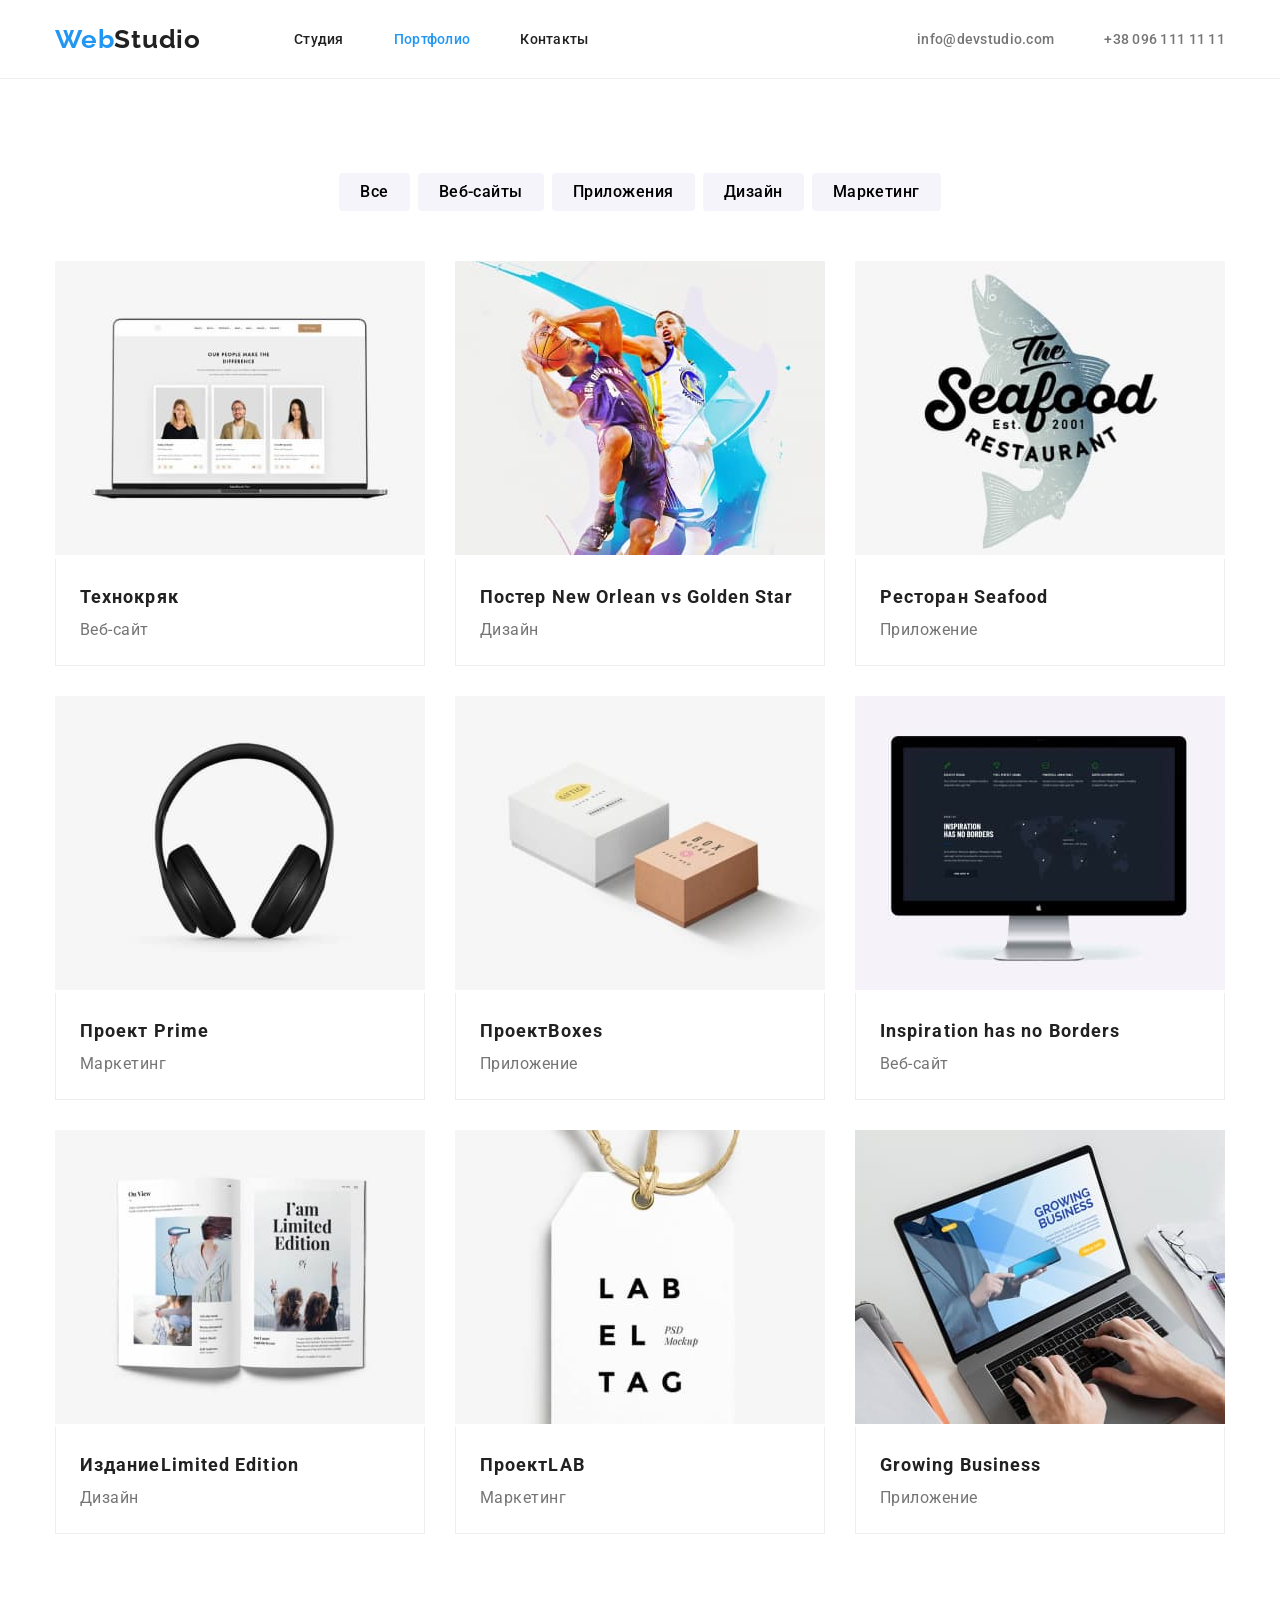
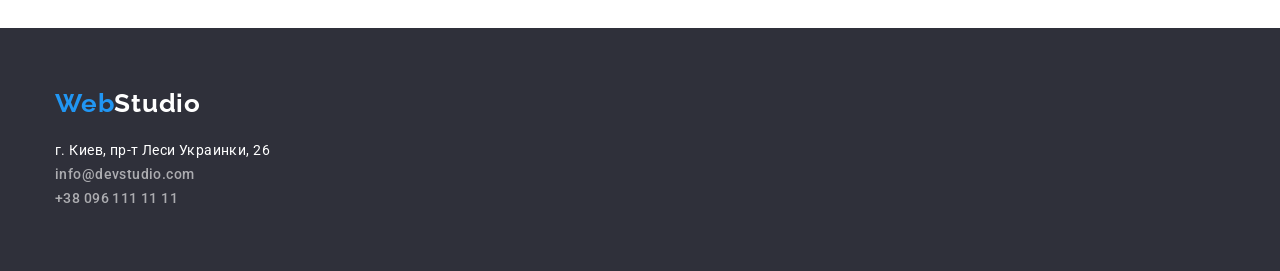
==== commit 8c03477e: "всё поправил fixed HW-3" ====
--- a/portfolio.html
+++ b/portfolio.html
@@ -27,7 +27,7 @@
         </style>
     </head>
     <body>
-        <header class="header">
+        <header class="header portfolio-header">
             <div class="container header-container">
                 <nav class="page-nav">
                     <a href="index.html" class="logo link-reset" lang="en"
--- a/css/style.css
+++ b/css/style.css
@@ -57,9 +57,10 @@
     font-weight: 500;
     line-height: 1.14;
     letter-spacing: 0.02em;
+}
+.portfolio-header {
     border-bottom: 1px solid var(--border-color);
 }
-
 .header-container {
     justify-content: space-between;
 }
@@ -123,7 +124,7 @@
     background-color: var(--background-color);
     padding-top: 200px;
     padding-bottom: 200px;
-    width: 1600px;
+    max-width: 1600px;
     margin-left: auto;
     margin-right: auto;
 }
@@ -226,7 +227,7 @@
     margin-left: 0;
 }
 .team-card-text {
-    margin-top: 30px;
+    padding: 30px 0;
 }
 .teammate-name {
     font-weight: 500;
@@ -242,13 +243,11 @@
     text-align: center;
     letter-spacing: 0.03em;
     color: var(--secondary-color);
+    margin: 0;
 }
 .contacts-section-bottom {
     background-color: var(--background-color);
     padding: 60px 15px;
-}
-.portfolio-section {
-    margin-top: 94px;
 }
 .portfolio-filters-nav {
     display: flex;
@@ -293,7 +292,7 @@
 .portfolio-list-item {
     margin-right: 30px;
     margin-bottom: 30px;
-    background-color: var(--background-alt-color);
+    background-color: var(--light-color);
 }
 .portfolio-list-item:nth-child(3n) {
     margin-right: 0;
@@ -312,6 +311,7 @@
     line-height: 1.88;
     letter-spacing: 0.03em;
     color: var(--secondary-color);
+    margin: 0;
 }
 .portfolio-list {
     display: flex;
@@ -334,11 +334,9 @@
     color: var(--hover-color);
 }
 
-.contacts-section-bottom {
-    width: 1600px;
-    margin-right: auto;
-    margin-left: auto;
-}
+/* .contacts-section-bottom {
+    max-width: 1600px;
+} */
 
 footer .logo-studio {
     color: var(--light-color);
